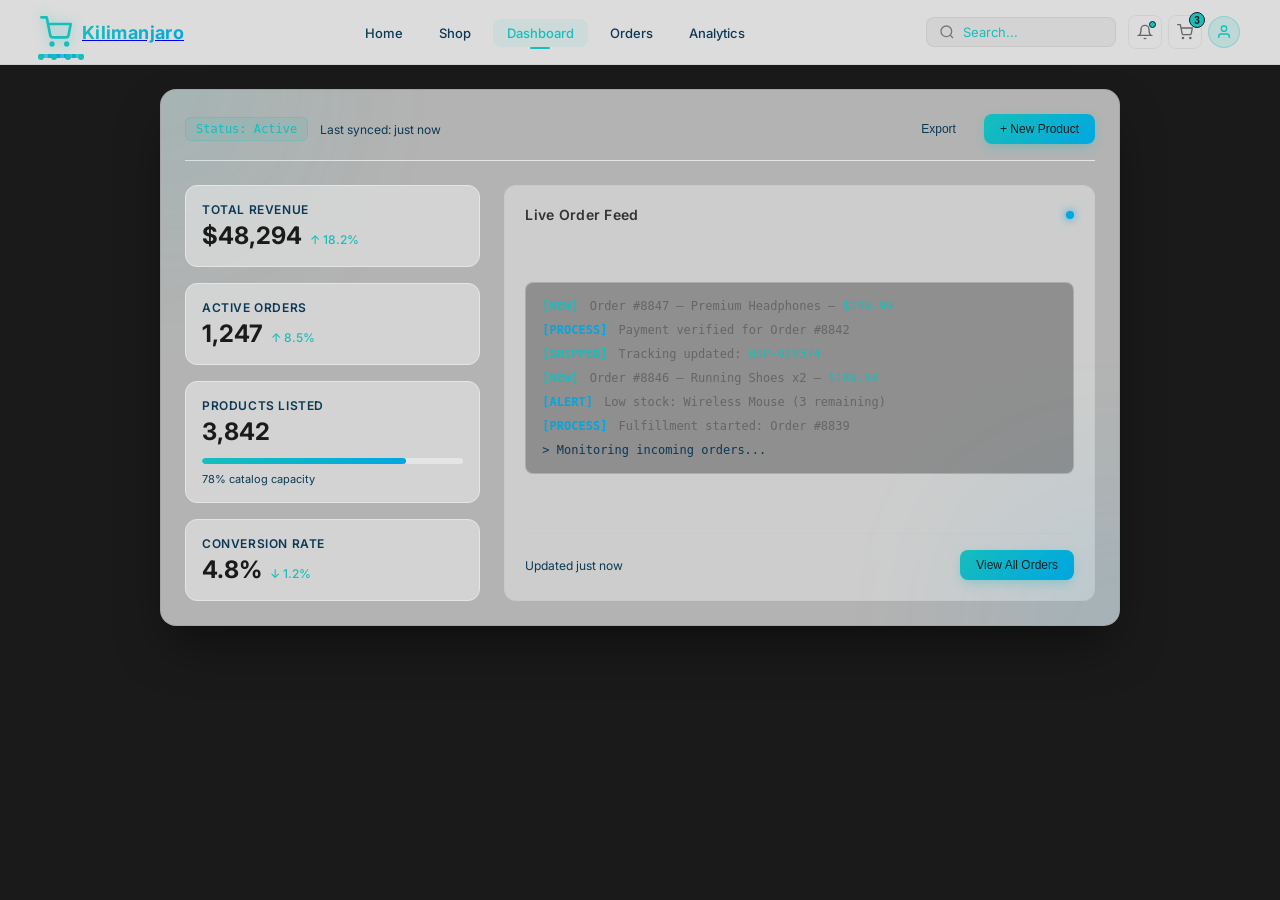
==== dashboard.html @ db4d5c27 "New theme, home page, images" ====
<!DOCTYPE html>
<html lang="en">
<head>
    <meta charset="UTF-8">
    <meta name="viewport" content="width=device-width, initial-scale=1.0">
    <title>Kilimanjaro — Manager Dashboard</title>
    <link href="https://fonts.googleapis.com/css2?family=Inter:wght@300;400;500;600;700&display=swap" rel="stylesheet">
    <link rel="stylesheet" href="style.css">
</head>
<body>

    <!-- ============ NAVBAR ============ -->
    <nav class="navbar">
        <div class="nav-container">
            <a href="index.html" class="logo-container">
                <div class="conveyor-belt">
                    <div class="belt-track"></div>
                    <div class="belt-rollers">
                        <div class="roller"></div>
                        <div class="roller"></div>
                        <div class="roller"></div>
                        <div class="roller"></div>
                    </div>
                </div>
                <div class="cart-icon">
                    <svg viewBox="0 0 24 24" fill="none" stroke="currentColor" stroke-width="2" stroke-linecap="round" stroke-linejoin="round">
                        <circle cx="9" cy="21" r="1"></circle>
                        <circle cx="20" cy="21" r="1"></circle>
                        <path d="m1 1 4 0 2.68 13.39a2 2 0 0 0 2 1.61h9.72a2 2 0 0 0 2-1.61L23 6H6"></path>
                    </svg>
                </div>
                <span class="brand-name">Kilimanjaro</span>
            </a>

            <ul class="nav-links">
                <li><a href="index.html" class="nav-link">Home</a></li>
                <li><a href="products.html" class="nav-link">Shop</a></li>
                <li><a href="dashboard.html" class="nav-link active">Dashboard</a></li>
                <li><a href="#" class="nav-link">Orders</a></li>
                <li><a href="#" class="nav-link">Analytics</a></li>
            </ul>

            <div class="nav-right">
                <div class="nav-search">
                    <svg viewBox="0 0 24 24" fill="none" stroke="currentColor" stroke-width="2">
                        <circle cx="11" cy="11" r="8"></circle>
                        <line x1="21" y1="21" x2="16.65" y2="16.65"></line>
                    </svg>
                    <input type="text" placeholder="Search...">
                </div>
                <div class="nav-icons">
                    <button class="nav-icon-btn" id="notifBtn">
                        <svg viewBox="0 0 24 24" fill="none" stroke="currentColor" stroke-width="2">
                            <path d="M18 8A6 6 0 0 0 6 8c0 7-3 9-3 9h18s-3-2-3-9"></path>
                            <path d="M13.73 21a2 2 0 0 1-3.46 0"></path>
                        </svg>
                        <span class="notif-dot"></span>
                    </button>
                    <button class="nav-icon-btn cart-nav-btn">
                        <svg viewBox="0 0 24 24" fill="none" stroke="currentColor" stroke-width="2" stroke-linecap="round" stroke-linejoin="round">
                            <circle cx="9" cy="21" r="1"></circle>
                            <circle cx="20" cy="21" r="1"></circle>
                            <path d="m1 1 4 0 2.68 13.39a2 2 0 0 0 2 1.61h9.72a2 2 0 0 0 2-1.61L23 6H6"></path>
                        </svg>
                        <span class="cart-count">3</span>
                    </button>
                    <div class="user-avatar">
                        <svg viewBox="0 0 24 24" fill="none" stroke="currentColor" stroke-width="2">
                            <path d="M20 21v-2a4 4 0 0 0-4-4H8a4 4 0 0 0-4 4v2"></path>
                            <circle cx="12" cy="7" r="4"></circle>
                        </svg>
                    </div>
                </div>
                <button class="hamburger" id="hamburger">
                    <span></span>
                    <span></span>
                    <span></span>
                </button>
            </div>
        </div>
    </nav>

    <!-- ============ DASHBOARD PANEL ============ -->
    <div class="glass-panel">
        
        <div class="glow glow-top-left"></div>
        <div class="glow glow-bottom-right"></div>

        <div class="top-bar">
            <div class="top-bar-left">
                <span class="status-badge">Status: Active</span>
                <span class="last-sync">Last synced: <span id="lastSync">just now</span></span>
            </div>
            <div class="top-bar-right">
                <button class="action-btn btn-outline">Export</button>
                <button class="action-btn btn-primary">+ New Product</button>
            </div>
        </div>

        <div class="dashboard-grid">
            
            <div class="left-panel">
                <div class="metric-card">
                    <p class="metric-label">Total Revenue</p>
                    <div class="metric-flex">
                        <p class="metric-value-num">$48,294</p>
                        <span class="trend-up">↑ 18.2%</span>
                    </div>
                </div>
                
                <div class="metric-card">
                    <p class="metric-label">Active Orders</p>
                    <div class="metric-flex">
                        <p class="metric-value-num">1,247</p>
                        <span class="trend-up">↑ 8.5%</span>
                    </div>
                </div>

                <div class="metric-card">
                    <p class="metric-label">Products Listed</p>
                    <p class="metric-value-num">3,842</p>
                    <div class="progress-bar-container">
                        <div class="progress-bar-fill"></div>
                    </div>
                    <p class="metric-subtext">78% catalog capacity</p>
                </div>

                <div class="metric-card">
                    <p class="metric-label">Conversion Rate</p>
                    <div class="metric-flex">
                        <p class="metric-value-num">4.8%</p>
                        <span class="trend-down">↓ 1.2%</span>
                    </div>
                </div>
            </div>

            <div class="right-panel">
                <div class="panel-header">
                    <h3 class="panel-title">Live Order Feed</h3>
                    <span class="pulse-indicator"></span>
                </div>
                
                <div class="log-stream" id="orderFeed">
                    <p><span class="log-tag log-new">[NEW]</span> Order #8847 — Premium Headphones — <span class="text-highlight">$249.99</span></p>
                    <p><span class="log-tag log-processing">[PROCESS]</span> Payment verified for Order #8842</p>
                    <p><span class="log-tag log-shipped">[SHIPPED]</span> Tracking updated: <span class="text-highlight">USP-928374</span></p>
                    <p><span class="log-tag log-new">[NEW]</span> Order #8846 — Running Shoes x2 — <span class="text-highlight">$189.98</span></p>
                    <p><span class="log-tag log-alert">[ALERT]</span> Low stock: Wireless Mouse (3 remaining)</p>
                    <p><span class="log-tag log-processing">[PROCESS]</span> Fulfillment started: Order #8839</p>
                    <p class="log-listening">&gt; Monitoring incoming orders...</p>
                </div>

                <div class="panel-footer">
                    <span class="timestamp">Updated <span id="timeAgo">just now</span></span>
                    <button class="action-btn btn-primary">View All Orders</button>
                </div>
            </div>

        </div>
    </div>

    <script src="script.js"></script>
</body>
</html>
---- style.css ----
/* Base Resets and Typography */
* {
    margin: 0;
    padding: 0;
    box-sizing: border-box;
}

body {
    font-family: 'Inter', sans-serif;
    background-color: #1a1a1a;
    color: #1a1a1a;
    min-height: 100vh;
    display: flex;
    flex-direction: column;
    padding: 0;
    overflow-x: hidden;
}

/* ===================== NAVBAR ===================== */
.navbar {
    position: sticky;
    top: 0;
    z-index: 100;
    width: 100%;
    background: rgba(255, 255, 255, 0.85);
    backdrop-filter: blur(16px);
    -webkit-backdrop-filter: blur(16px);
    border-bottom: 1px solid rgba(0, 0, 0, 0.06);
    padding: 0 24px;
}

.nav-container {
    max-width: 1200px;
    margin: 0 auto;
    display: flex;
    align-items: center;
    justify-content: space-between;
    height: 64px;
}

/* Nav Logo */
.navbar .logo-container {
    display: flex;
    align-items: center;
    gap: 10px;
    position: relative;
    flex-shrink: 0;
}

.navbar .cart-icon {
    width: 32px;
    height: 32px;
    color: #17BEBB;
    position: relative;
    z-index: 2;
    filter: drop-shadow(0 0 6px rgba(23, 190, 187, 0.5));
    animation: cartBounce 2s ease-in-out infinite;
}

.navbar .cart-icon svg {
    width: 100%;
    height: 100%;
}

.navbar .brand-name {
    font-size: 18px;
    font-weight: 700;
    background: linear-gradient(135deg, #17BEBB, #00A7E1);
    -webkit-background-clip: text;
    -webkit-text-fill-color: transparent;
    background-clip: text;
    letter-spacing: 0.02em;
}

.navbar .conveyor-belt {
    position: absolute;
    bottom: -10px;
    left: -2px;
    width: 46px;
    height: 8px;
    z-index: 1;
}

/* Nav Links */
.nav-links {
    display: flex;
    list-style: none;
    gap: 8px;
    margin: 0;
    padding: 0;
}

.nav-link {
    text-decoration: none;
    font-size: 13px;
    font-weight: 500;
    color: #0B3954;
    padding: 6px 14px;
    border-radius: 8px;
    transition: all 0.25s ease;
    position: relative;
}

.nav-link:hover {
    color: #333333;
    background-color: rgba(0, 0, 0, 0.04);
}

.nav-link.active {
    color: #17BEBB;
    background-color: rgba(23, 190, 187, 0.08);
}

.nav-link.active::after {
    content: '';
    position: absolute;
    bottom: -2px;
    left: 50%;
    transform: translateX(-50%);
    width: 20px;
    height: 2px;
    background: #17BEBB;
    border-radius: 1px;
}

/* Nav Right Section */
.nav-right {
    display: flex;
    align-items: center;
    gap: 12px;
    flex-shrink: 0;
}

/* Search */
.nav-search {
    display: flex;
    align-items: center;
    gap: 8px;
    background-color: rgba(0, 0, 0, 0.04);
    border: 1px solid rgba(0, 0, 0, 0.06);
    border-radius: 8px;
    padding: 6px 12px;
    transition: all 0.25s ease;
}

.nav-search:focus-within {
    border-color: rgba(23, 190, 187, 0.4);
    background-color: rgba(23, 190, 187, 0.05);
}

.nav-search svg {
    width: 16px;
    height: 16px;
    color: #777777;
    flex-shrink: 0;
}

.nav-search input {
    background: none;
    border: none;
    outline: none;
    color: #333333;
    font-size: 13px;
    font-family: 'Inter', sans-serif;
    width: 140px;
}

.nav-search input::placeholder {
    color: #17BEBB;
}

/* Icon Buttons */
.nav-icons {
    display: flex;
    align-items: center;
    gap: 6px;
}

.nav-icon-btn {
    position: relative;
    width: 34px;
    height: 34px;
    background: none;
    border: 1px solid rgba(0, 0, 0, 0.06);
    border-radius: 8px;
    color: #666666;
    cursor: pointer;
    display: flex;
    align-items: center;
    justify-content: center;
    transition: all 0.25s ease;
}

.nav-icon-btn:hover {
    background-color: rgba(0, 0, 0, 0.06);
    color: #333333;
    border-color: rgba(0, 0, 0, 0.1);
}

.nav-icon-btn svg {
    width: 16px;
    height: 16px;
}

.notif-dot {
    position: absolute;
    top: 5px;
    right: 5px;
    width: 7px;
    height: 7px;
    background-color: #17BEBB;
    border-radius: 50%;
    border: 1.5px solid #1a1a1a;
    animation: pulse 2s infinite;
}

.cart-count {
    position: absolute;
    top: -4px;
    right: -4px;
    min-width: 16px;
    height: 16px;
    font-size: 10px;
    font-weight: 700;
    color: #1a1a1a;
    background-color: #17BEBB;
    border-radius: 9999px;
    display: flex;
    align-items: center;
    justify-content: center;
    padding: 0 4px;
    border: 1.5px solid #1a1a1a;
}

.navbar .user-avatar {
    width: 32px;
    height: 32px;
    background-color: rgba(23, 190, 187, 0.15);
    border: 1px solid rgba(23, 190, 187, 0.3);
    border-radius: 50%;
    display: flex;
    align-items: center;
    justify-content: center;
    color: #17BEBB;
    cursor: pointer;
    transition: all 0.3s ease;
    flex-shrink: 0;
}

.navbar .user-avatar:hover {
    background-color: rgba(23, 190, 187, 0.25);
    transform: scale(1.05);
}

.navbar .user-avatar svg {
    width: 16px;
    height: 16px;
}

/* Hamburger Menu (Mobile) */
.hamburger {
    display: none;
    flex-direction: column;
    gap: 5px;
    background: none;
    border: none;
    cursor: pointer;
    padding: 4px;
}

.hamburger span {
    display: block;
    width: 22px;
    height: 2px;
    background-color: #666666;
    border-radius: 2px;
    transition: all 0.3s ease;
}

.hamburger.active span:nth-child(1) {
    transform: rotate(45deg) translate(5px, 5px);
}

.hamburger.active span:nth-child(2) {
    opacity: 0;
}

.hamburger.active span:nth-child(3) {
    transform: rotate(-45deg) translate(5px, -5px);
}

/* ===================== MAIN CONTENT WRAPPER ===================== */
.main-content {
    flex: 1;
    display: flex;
    align-items: center;
    justify-content: center;
    padding: 24px;
}

/* Main Container Component (Glassmorphism UI) */
.glass-panel {
    position: relative;
    width: 100%;
    max-width: 960px;
    background: rgba(245, 245, 245, 0.7);
    backdrop-filter: blur(12px);
    -webkit-backdrop-filter: blur(12px);
    border: 1px solid rgba(0, 0, 0, 0.08);
    border-radius: 16px;
    padding: 24px;
    box-shadow: 0 25px 50px -12px rgba(0, 0, 0, 0.5);
    overflow: hidden;
    margin: 24px auto;
}

/* Ambient Background Light Flares */
.glow {
    position: absolute;
    width: 192px;
    height: 192px;
    border-radius: 50%;
    filter: blur(100px);
    opacity: 0.2;
    pointer-events: none;
}

.glow-top-left {
    top: -96px;
    left: -96px;
    background-color: #17BEBB;
}

.glow-bottom-right {
    bottom: -96px;
    right: -96px;
    background-color: #00A7E1;
}

/* ===================== LOGO & CONVEYOR BELT ===================== */
.logo-container {
    display: flex;
    align-items: center;
    gap: 12px;
    position: relative;
}

.cart-icon {
    width: 40px;
    height: 40px;
    color: #17BEBB;
    position: relative;
    z-index: 2;
    filter: drop-shadow(0 0 8px rgba(23, 190, 187, 0.5));
    animation: cartBounce 2s ease-in-out infinite;
}

.cart-icon svg {
    width: 100%;
    height: 100%;
}

.brand-name {
    font-size: 20px;
    font-weight: 700;
    background: linear-gradient(135deg, #17BEBB, #00A7E1);
    -webkit-background-clip: text;
    -webkit-text-fill-color: transparent;
    background-clip: text;
    letter-spacing: 0.02em;
}

/* Conveyor Belt */
.conveyor-belt {
    position: absolute;
    bottom: -12px;
    left: -4px;
    width: 60px;
    height: 10px;
    z-index: 1;
}

.belt-track {
    position: absolute;
    bottom: 0;
    left: 0;
    width: 100%;
    height: 4px;
    background: linear-gradient(90deg, #17BEBB, #00A7E1, #17BEBB);
    border-radius: 2px;
    overflow: hidden;
}

.belt-track::after {
    content: '';
    position: absolute;
    top: 0;
    left: -100%;
    width: 200%;
    height: 100%;
    background: repeating-linear-gradient(
        90deg,
        transparent,
        transparent 4px,
        rgba(255, 255, 255, 0.2) 4px,
        rgba(255, 255, 255, 0.2) 8px
    );
    animation: beltMove 1s linear infinite;
}

.belt-rollers {
    position: absolute;
    bottom: -2px;
    left: 0;
    width: 100%;
    display: flex;
    justify-content: space-between;
}

.roller {
    width: 6px;
    height: 6px;
    background-color: #17BEBB;
    border-radius: 50%;
    border: 1px solid rgba(23, 190, 187, 0.5);
    animation: rollerSpin 0.8s linear infinite;
}

.roller:nth-child(2) { animation-delay: 0.1s; }
.roller:nth-child(3) { animation-delay: 0.2s; }
.roller:nth-child(4) { animation-delay: 0.3s; }

@keyframes beltMove {
    from { transform: translateX(0); }
    to { transform: translateX(50%); }
}

@keyframes rollerSpin {
    from { transform: rotate(0deg); }
    to { transform: rotate(360deg); }
}

@keyframes cartBounce {
    0%, 100% { transform: translateY(0); }
    50% { transform: translateY(-3px); }
}

/* ===================== TOP BAR ===================== */
.top-bar {
    display: flex;
    justify-content: space-between;
    align-items: center;
    border-bottom: 1px solid #e5e5e5;
    padding-bottom: 16px;
    margin-bottom: 24px;
}

.top-bar-left {
    display: flex;
    align-items: center;
    gap: 12px;
}

.top-bar-right {
    display: flex;
    align-items: center;
    gap: 12px;
}

.last-sync {
    font-size: 12px;
    color: #0B3954;
}

.btn-outline {
    background: transparent;
    color: #0B3954;
    border: 1px solid rgba(0, 0, 0, 0.1);
}

.btn-outline:hover {
    background-color: rgba(0, 0, 0, 0.05);
    color: #333333;
    border-color: rgba(0, 0, 0, 0.15);
}

.status-badge {
    background-color: rgba(23, 190, 187, 0.1);
    color: #17BEBB;
    font-size: 12px;
    font-family: monospace;
    padding: 4px 10px;
    border-radius: 6px;
    border: 1px solid rgba(23, 190, 187, 0.2);
}

/* ===================== GRID FRAMEWORK ===================== */
.dashboard-grid {
    display: grid;
    grid-template-columns: 1fr;
    gap: 24px;
}

@media (min-width: 768px) {
    .dashboard-grid {
        grid-template-columns: 1fr 2fr;
    }
}

/* ===================== LEFT PANEL METRICS ===================== */
.left-panel {
    display: flex;
    flex-direction: column;
    gap: 16px;
}

.metric-card {
    background-color: rgba(245, 245, 245, 0.5);
    border: 1px solid #e5e5e5;
    border-radius: 12px;
    padding: 16px;
    transition: all 0.3s ease;
    cursor: default;
}

.metric-card:hover {
    border-color: rgba(23, 190, 187, 0.3);
    transform: translateY(-2px);
    box-shadow: 0 8px 16px -4px rgba(0, 0, 0, 0.3);
}

.metric-label {
    font-size: 12px;
    font-weight: 600;
    color: #0B3954;
    text-transform: uppercase;
    letter-spacing: 0.05em;
}

.metric-value-num {
    font-size: 24px;
    font-weight: 700;
    color: #1a1a1a;
    margin-top: 4px;
}

.metric-flex {
    display: flex;
    align-items: baseline;
    gap: 8px;
}

.trend-up {
    font-size: 12px;
    font-weight: 500;
    color: #17BEBB;
}

.trend-down {
    font-size: 12px;
    font-weight: 500;
    color: #17BEBB;
}

.metric-subtext {
    font-size: 11px;
    color: #0B3954;
    margin-top: 8px;
}

.progress-bar-container {
    width: 100%;
    background-color: #e5e5e5;
    height: 6px;
    border-radius: 9999px;
    margin-top: 12px;
    overflow: hidden;
}

.progress-bar-fill {
    background: linear-gradient(to right, #17BEBB, #00A7E1);
    height: 100%;
    width: 78%;
    border-radius: 9999px;
    animation: progressFill 1.5s ease-out forwards;
}

@keyframes progressFill {
    from { width: 0; }
    to { width: 78%; }
}

/* ===================== RIGHT PANEL (LOG STREAM) ===================== */
.right-panel {
    background-color: rgba(245, 245, 245, 0.4);
    border: 1px solid rgba(200, 200, 200, 0.8);
    border-radius: 12px;
    padding: 20px;
    display: flex;
    flex-direction: column;
    justify-content: space-between;
}

.panel-header {
    display: flex;
    justify-content: space-between;
    align-items: center;
    margin-bottom: 16px;
}

.panel-title {
    font-size: 14px;
    font-weight: 600;
    color: #333333;
    letter-spacing: 0.02em;
}

.pulse-indicator {
    width: 8px;
    height: 8px;
    background-color: #00A7E1;
    border-radius: 50%;
    box-shadow: 0 0 8px #00A7E1;
    animation: pulse 2s infinite;
}

/* Log Stream / Terminal Layout */
.log-stream {
    font-family: monospace;
    font-size: 12px;
    color: #666666;
    background-color: rgba(0, 0, 0, 0.3);
    border: 1px solid rgba(200, 200, 200, 0.5);
    border-radius: 8px;
    padding: 16px;
    height: 192px;
    overflow-y: auto;
    display: flex;
    flex-direction: column;
    gap: 10px;
}

.log-tag {
    font-weight: bold;
    margin-right: 4px;
}

.log-new { color: #17BEBB; }
.log-processing { color: #00A7E1; }
.log-shipped { color: #17BEBB; }
.log-alert { color: #00A7E1; }
.text-highlight { color: #17BEBB; }

.log-listening {
    color: #0B3954;
    animation: pulse 1.5s infinite;
}

.log-stream::-webkit-scrollbar {
    width: 6px;
}

.log-stream::-webkit-scrollbar-track {
    background: rgba(220, 220, 220, 0.3);
    border-radius: 3px;
}

.log-stream::-webkit-scrollbar-thumb {
    background: rgba(23, 190, 187, 0.4);
    border-radius: 3px;
}

.log-stream::-webkit-scrollbar-thumb:hover {
    background: rgba(23, 190, 187, 0.6);
}

/* ===================== FOOTER & BUTTONS ===================== */
.panel-footer {
    display: flex;
    justify-content: space-between;
    align-items: center;
    border-top: 1px solid rgba(200, 200, 200, 0.6);
    padding-top: 16px;
    margin-top: 16px;
}

.timestamp {
    font-size: 12px;
    color: #0B3954;
}

.action-btn {
    font-size: 12px;
    font-weight: 500;
    padding: 8px 16px;
    border: none;
    border-radius: 8px;
    cursor: pointer;
    transition: all 0.2s ease;
}

.btn-primary {
    background: linear-gradient(135deg, #17BEBB, #00A7E1);
    color: #1a1a1a;
    box-shadow: 0 4px 12px -2px rgba(23, 190, 187, 0.4);
}

.btn-primary:hover {
    background: linear-gradient(135deg, #00A7E1, #17BEBB);
    transform: translateY(-1px);
    box-shadow: 0 6px 16px -2px rgba(0, 167, 225, 0.5);
}

/* ===================== ANIMATIONS ===================== */
@keyframes pulse {
    0%, 100% { opacity: 1; }
    50% { opacity: 0.5; }
}

/* New order entry animation */
@keyframes slideIn {
    from {
        opacity: 0;
        transform: translateY(-10px);
    }
    to {
        opacity: 1;
        transform: translateY(0);
    }
}

.log-entry-new {
    animation: slideIn 0.4s ease-out;
}

/* ===================== RESPONSIVE ===================== */
@media (max-width: 900px) {
    .nav-links {
        display: none;
        position: absolute;
        top: 64px;
        left: 0;
        right: 0;
        background: rgba(255, 255, 255, 0.95);
        backdrop-filter: blur(16px);
        flex-direction: column;
        padding: 12px;
        border-bottom: 1px solid rgba(0, 0, 0, 0.06);
    }

    .nav-links.open {
        display: flex;
    }

    .nav-link {
        padding: 10px 14px;
        width: 100%;
    }

    .nav-search {
        display: none;
    }

    .hamburger {
        display: flex;
    }
}

@media (max-width: 768px) {
    .glass-panel {
        padding: 16px;
        margin: 16px;
    }

    .top-bar {
        flex-direction: column;
        gap: 12px;
        align-items: flex-start;
    }

    .top-bar-right {
        width: 100%;
        justify-content: flex-end;
    }

    .metric-value-num {
        font-size: 20px;
    }

    .log-stream {
        height: 160px;
    }

    .panel-footer {
        flex-direction: column;
        gap: 12px;
    }

    .action-btn {
        width: 100%;
    }
}
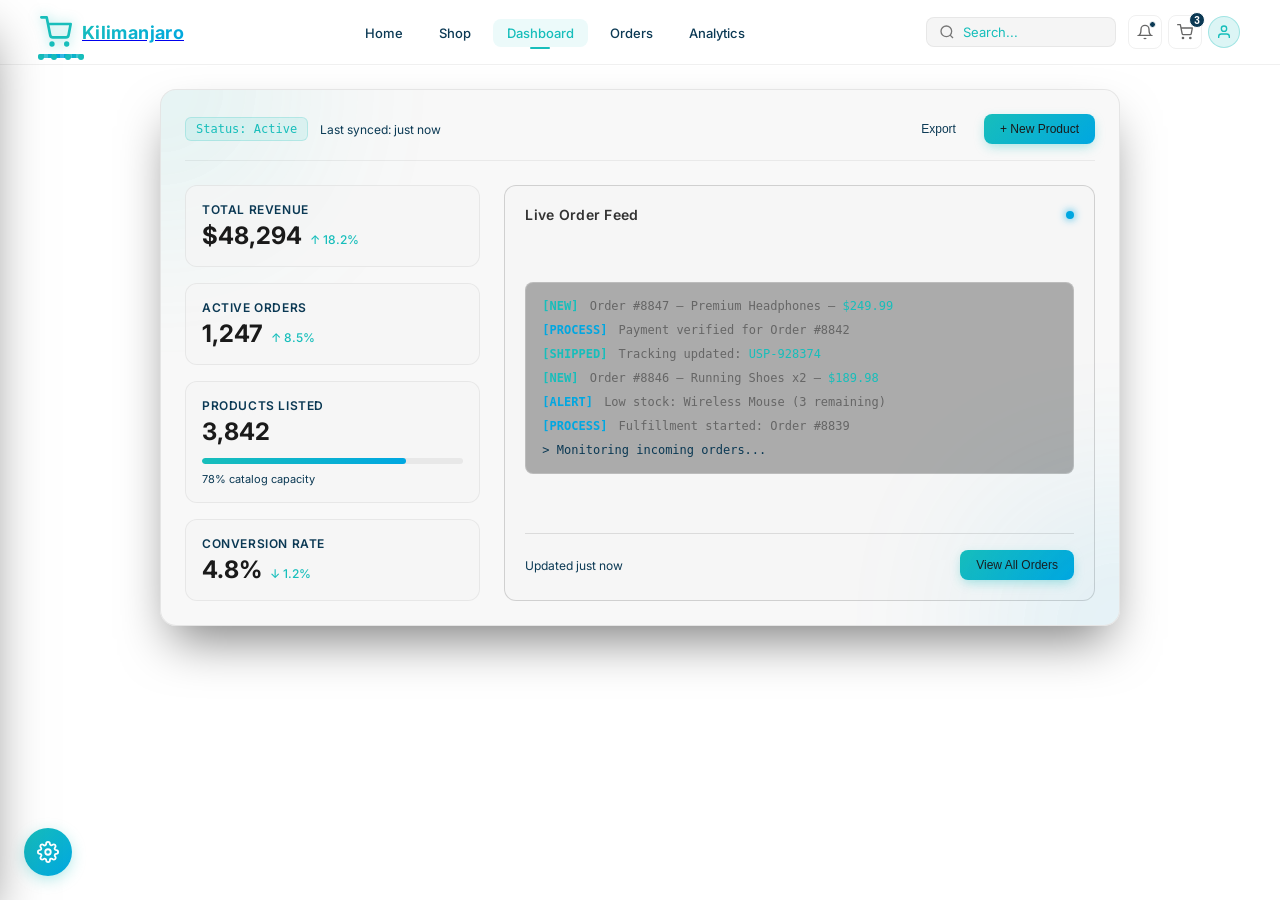
==== commit 28b216fa: "Settings" ====
--- a/dashboard.html
+++ b/dashboard.html
@@ -6,6 +6,7 @@
     <title>Kilimanjaro — Manager Dashboard</title>
     <link href="https://fonts.googleapis.com/css2?family=Inter:wght@300;400;500;600;700&display=swap" rel="stylesheet">
     <link rel="stylesheet" href="style.css">
+    <link rel="stylesheet" href="customize.css">
 </head>
 <body>
 
@@ -160,5 +161,56 @@
     </div>
 
     <script src="script.js"></script>
+    <script src="customize.js"></script>
+    <!-- ============ CUSTOMIZE PANEL ============ -->
+    <button class="customize-fab" id="customizeFab">
+        <svg viewBox="0 0 24 24" fill="none" stroke="currentColor" stroke-width="2" stroke-linecap="round" stroke-linejoin="round"><circle cx="12" cy="12" r="3"></circle><path d="M19.4 15a1.65 1.65 0 0 0 .33 1.82l.06.06a2 2 0 0 1 0 2.83 2 2 0 0 1-2.83 0l-.06-.06a1.65 1.65 0 0 0-1.82-.33 1.65 1.65 0 0 0-1 1.51V21a2 2 0 0 1-2 2 2 2 0 0 1-2-2v-.09A1.65 1.65 0 0 0 9 19.4a1.65 1.65 0 0 0-1.82.33l-.06.06a2 2 0 0 1-2.83 0 2 2 0 0 1 0-2.83l.06-.06A1.65 1.65 0 0 0 4.68 15a1.65 1.65 0 0 0-1.51-1H3a2 2 0 0 1-2-2 2 2 0 0 1 2-2h.09A1.65 1.65 0 0 0 4.6 9a1.65 1.65 0 0 0-.33-1.82l-.06-.06a2 2 0 0 1 0-2.83 2 2 0 0 1 2.83 0l.06.06A1.65 1.65 0 0 0 9 4.68a1.65 1.65 0 0 0 1-1.51V3a2 2 0 0 1 2-2 2 2 0 0 1 2 2v.09a1.65 1.65 0 0 0 1 1.51 1.65 1.65 0 0 0 1.82-.33l.06-.06a2 2 0 0 1 2.83 0 2 2 0 0 1 0 2.83l-.06.06A1.65 1.65 0 0 0 19.4 9a1.65 1.65 0 0 0 1.51 1H21a2 2 0 0 1 2 2 2 2 0 0 1-2 2h-.09a1.65 1.65 0 0 0-1.51 1z"></path></svg>
+    </button>
+    <div class="customize-overlay" id="customizeOverlay"></div>
+    <div class="customize-panel" id="customizePanel">
+        <div class="customize-panel-header">
+            <h3>Customize</h3>
+            <button class="customize-close" id="customizeClose"><svg viewBox="0 0 24 24" fill="none" stroke="currentColor" stroke-width="2"><line x1="18" y1="6" x2="6" y2="18"></line><line x1="6" y1="6" x2="18" y2="18"></line></svg></button>
+        </div>
+        <div class="customize-panel-body">
+            <div>
+                <p class="customize-section-label">Theme</p>
+                <div class="customize-theme-toggle">
+                    <button class="customize-theme-btn active" data-theme="light"><svg viewBox="0 0 24 24" fill="none" stroke="currentColor" stroke-width="2"><circle cx="12" cy="12" r="5"></circle><line x1="12" y1="1" x2="12" y2="3"></line><line x1="12" y1="21" x2="12" y2="23"></line><line x1="4.22" y1="4.22" x2="5.64" y2="5.64"></line><line x1="18.36" y1="18.36" x2="19.78" y2="19.78"></line><line x1="1" y1="12" x2="3" y2="12"></line><line x1="21" y1="12" x2="23" y2="12"></line><line x1="4.22" y1="19.78" x2="5.64" y2="18.36"></line><line x1="18.36" y1="5.64" x2="19.78" y2="4.22"></line></svg><span>Light</span></button>
+                    <button class="customize-theme-btn" data-theme="dark"><svg viewBox="0 0 24 24" fill="none" stroke="currentColor" stroke-width="2"><path d="M21 12.79A9 9 0 1 1 11.21 3 7 7 0 0 0 21 12.79z"></path></svg><span>Dark</span></button>
+                </div>
+            </div>
+            <div>
+                <p class="customize-section-label">Accent Color</p>
+                <div class="customize-swatches">
+                    <button class="customize-swatch active" data-accent="teal" style="background:#0B3954;" title="Teal"></button>
+                    <button class="customize-swatch" data-accent="ocean" style="background:#0077B6;" title="Ocean"></button>
+                    <button class="customize-swatch" data-accent="emerald" style="background:#2D6A4F;" title="Emerald"></button>
+                    <button class="customize-swatch" data-accent="violet" style="background:#5A189A;" title="Violet"></button>
+                    <button class="customize-swatch" data-accent="rose" style="background:#9B2226;" title="Rose"></button>
+                    <button class="customize-swatch" data-accent="amber" style="background:#BC6C25;" title="Amber"></button>
+                    <button class="customize-swatch" data-accent="slate" style="background:#495057;" title="Slate"></button>
+                    <button class="customize-swatch" data-accent="brand" style="background:#17BEBB;" title="Brand"></button>
+                </div>
+            </div>
+            <div>
+                <p class="customize-section-label">Border Radius</p>
+                <div class="customize-radius-options">
+                    <button class="customize-radius-btn" data-radius="sharp"><div class="customize-radius-preview" style="border-radius:2px;"></div><span>Sharp</span></button>
+                    <button class="customize-radius-btn active" data-radius="rounded"><div class="customize-radius-preview" style="border-radius:8px;"></div><span>Rounded</span></button>
+                    <button class="customize-radius-btn" data-radius="pill"><div class="customize-radius-preview" style="border-radius:16px;"></div><span>Pill</span></button>
+                </div>
+            </div>
+            <div>
+                <p class="customize-section-label">Font Size</p>
+                <div class="customize-fontsize-options">
+                    <button class="customize-fontsize-btn" data-fontsize="small"><span>A</span></button>
+                    <button class="customize-fontsize-btn active" data-fontsize="default"><span style="font-size:14px;">A</span></button>
+                    <button class="customize-fontsize-btn" data-fontsize="large"><span style="font-size:18px;">A</span></button>
+                </div>
+            </div>
+            <button class="customize-reset" id="customizeReset">Reset to Defaults</button>
+        </div>
+    </div>
 </body>
 </html>
--- a/style.css
+++ b/style.css
@@ -7,8 +7,8 @@
 
 body {
     font-family: 'Inter', sans-serif;
-    background-color: #1a1a1a;
-    color: #1a1a1a;
+    background-color: var(--bg-body);
+    color: var(--text-primary);
     min-height: 100vh;
     display: flex;
     flex-direction: column;
@@ -22,10 +22,10 @@
     top: 0;
     z-index: 100;
     width: 100%;
-    background: rgba(255, 255, 255, 0.85);
-    backdrop-filter: blur(16px);
-    -webkit-backdrop-filter: blur(16px);
-    border-bottom: 1px solid rgba(0, 0, 0, 0.06);
+    background: var(--navbar-bg);
+    backdrop-filter: var(--navbar-blur);
+    -webkit-backdrop-filter: var(--navbar-blur);
+    border-bottom: 1px solid var(--border-default);
     padding: 0 24px;
 }
 
@@ -94,7 +94,7 @@
     text-decoration: none;
     font-size: 13px;
     font-weight: 500;
-    color: #0B3954;
+    color: var(--accent-text);
     padding: 6px 14px;
     border-radius: 8px;
     transition: all 0.25s ease;
@@ -102,8 +102,8 @@
 }
 
 .nav-link:hover {
-    color: #333333;
-    background-color: rgba(0, 0, 0, 0.04);
+    color: var(--text-secondary);
+    background-color: var(--bg-input);
 }
 
 .nav-link.active {
@@ -136,22 +136,22 @@
     display: flex;
     align-items: center;
     gap: 8px;
-    background-color: rgba(0, 0, 0, 0.04);
-    border: 1px solid rgba(0, 0, 0, 0.06);
+    background-color: var(--bg-input);
+    border: 1px solid var(--border-input);
     border-radius: 8px;
     padding: 6px 12px;
     transition: all 0.25s ease;
 }
 
 .nav-search:focus-within {
-    border-color: rgba(23, 190, 187, 0.4);
-    background-color: rgba(23, 190, 187, 0.05);
+    border-color: rgba(var(--accent-rgb), 0.4);
+    background-color: var(--bg-input-focus);
 }
 
 .nav-search svg {
     width: 16px;
     height: 16px;
-    color: #777777;
+    color: var(--text-subtle);
     flex-shrink: 0;
 }
 
@@ -159,7 +159,7 @@
     background: none;
     border: none;
     outline: none;
-    color: #333333;
+    color: var(--text-secondary);
     font-size: 13px;
     font-family: 'Inter', sans-serif;
     width: 140px;
@@ -181,9 +181,9 @@
     width: 34px;
     height: 34px;
     background: none;
-    border: 1px solid rgba(0, 0, 0, 0.06);
+    border: 1px solid var(--border-default);
     border-radius: 8px;
-    color: #666666;
+    color: var(--text-muted);
     cursor: pointer;
     display: flex;
     align-items: center;
@@ -192,9 +192,9 @@
 }
 
 .nav-icon-btn:hover {
-    background-color: rgba(0, 0, 0, 0.06);
-    color: #333333;
-    border-color: rgba(0, 0, 0, 0.1);
+    background-color: var(--bg-input);
+    color: var(--text-secondary);
+    border-color: var(--border-input-hover);
 }
 
 .nav-icon-btn svg {
@@ -208,9 +208,9 @@
     right: 5px;
     width: 7px;
     height: 7px;
-    background-color: #17BEBB;
+    background-color: var(--accent);
     border-radius: 50%;
-    border: 1.5px solid #1a1a1a;
+    border: 1.5px solid var(--bg-body);
     animation: pulse 2s infinite;
 }
 
@@ -222,14 +222,14 @@
     height: 16px;
     font-size: 10px;
     font-weight: 700;
-    color: #1a1a1a;
-    background-color: #17BEBB;
+    color: var(--bg-body);
+    background-color: var(--accent);
     border-radius: 9999px;
     display: flex;
     align-items: center;
     justify-content: center;
     padding: 0 4px;
-    border: 1.5px solid #1a1a1a;
+    border: 1.5px solid var(--bg-body);
 }
 
 .navbar .user-avatar {
@@ -272,7 +272,7 @@
     display: block;
     width: 22px;
     height: 2px;
-    background-color: #666666;
+    background-color: var(--text-muted);
     border-radius: 2px;
     transition: all 0.3s ease;
 }
@@ -303,13 +303,13 @@
     position: relative;
     width: 100%;
     max-width: 960px;
-    background: rgba(245, 245, 245, 0.7);
+    background: var(--bg-surface);
     backdrop-filter: blur(12px);
     -webkit-backdrop-filter: blur(12px);
-    border: 1px solid rgba(0, 0, 0, 0.08);
+    border: 1px solid var(--border-strong);
     border-radius: 16px;
     padding: 24px;
-    box-shadow: 0 25px 50px -12px rgba(0, 0, 0, 0.5);
+    box-shadow: var(--shadow-panel);
     overflow: hidden;
     margin: 24px auto;
 }
@@ -450,7 +450,7 @@
     display: flex;
     justify-content: space-between;
     align-items: center;
-    border-bottom: 1px solid #e5e5e5;
+    border-bottom: 1px solid var(--border-default);
     padding-bottom: 16px;
     margin-bottom: 24px;
 }
@@ -469,19 +469,19 @@
 
 .last-sync {
     font-size: 12px;
-    color: #0B3954;
+    color: var(--accent-text);
 }
 
 .btn-outline {
     background: transparent;
-    color: #0B3954;
-    border: 1px solid rgba(0, 0, 0, 0.1);
+    color: var(--accent-text);
+    border: 1px solid var(--border-strong);
 }
 
 .btn-outline:hover {
-    background-color: rgba(0, 0, 0, 0.05);
-    color: #333333;
-    border-color: rgba(0, 0, 0, 0.15);
+    background-color: var(--bg-input);
+    color: var(--text-secondary);
+    border-color: var(--border-input-hover);
 }
 
 .status-badge {
@@ -515,8 +515,8 @@
 }
 
 .metric-card {
-    background-color: rgba(245, 245, 245, 0.5);
-    border: 1px solid #e5e5e5;
+    background-color: var(--bg-surface);
+    border: 1px solid var(--border-default);
     border-radius: 12px;
     padding: 16px;
     transition: all 0.3s ease;
@@ -524,7 +524,7 @@
 }
 
 .metric-card:hover {
-    border-color: rgba(23, 190, 187, 0.3);
+    border-color: rgba(var(--accent-rgb), 0.3);
     transform: translateY(-2px);
     box-shadow: 0 8px 16px -4px rgba(0, 0, 0, 0.3);
 }
@@ -532,7 +532,7 @@
 .metric-label {
     font-size: 12px;
     font-weight: 600;
-    color: #0B3954;
+    color: var(--accent-text);
     text-transform: uppercase;
     letter-spacing: 0.05em;
 }
@@ -540,7 +540,7 @@
 .metric-value-num {
     font-size: 24px;
     font-weight: 700;
-    color: #1a1a1a;
+    color: var(--text-primary);
     margin-top: 4px;
 }
 
@@ -564,13 +564,13 @@
 
 .metric-subtext {
     font-size: 11px;
-    color: #0B3954;
+    color: var(--accent-text);
     margin-top: 8px;
 }
 
 .progress-bar-container {
     width: 100%;
-    background-color: #e5e5e5;
+    background-color: var(--border-default);
     height: 6px;
     border-radius: 9999px;
     margin-top: 12px;
@@ -592,8 +592,8 @@
 
 /* ===================== RIGHT PANEL (LOG STREAM) ===================== */
 .right-panel {
-    background-color: rgba(245, 245, 245, 0.4);
-    border: 1px solid rgba(200, 200, 200, 0.8);
+    background-color: var(--bg-surface);
+    border: 1px solid var(--border-panel);
     border-radius: 12px;
     padding: 20px;
     display: flex;
@@ -611,7 +611,7 @@
 .panel-title {
     font-size: 14px;
     font-weight: 600;
-    color: #333333;
+    color: var(--text-secondary);
     letter-spacing: 0.02em;
 }
 
@@ -628,9 +628,9 @@
 .log-stream {
     font-family: monospace;
     font-size: 12px;
-    color: #666666;
-    background-color: rgba(0, 0, 0, 0.3);
-    border: 1px solid rgba(200, 200, 200, 0.5);
+    color: var(--text-muted);
+    background-color: var(--bg-terminal);
+    border: 1px solid var(--border-divider);
     border-radius: 8px;
     padding: 16px;
     height: 192px;
@@ -661,7 +661,7 @@
 }
 
 .log-stream::-webkit-scrollbar-track {
-    background: rgba(220, 220, 220, 0.3);
+    background: var(--border-default);
     border-radius: 3px;
 }
 
@@ -679,14 +679,14 @@
     display: flex;
     justify-content: space-between;
     align-items: center;
-    border-top: 1px solid rgba(200, 200, 200, 0.6);
+    border-top: 1px solid var(--border-divider);
     padding-top: 16px;
     margin-top: 16px;
 }
 
 .timestamp {
     font-size: 12px;
-    color: #0B3954;
+    color: var(--accent-text);
 }
 
 .action-btn {
@@ -741,11 +741,11 @@
         top: 64px;
         left: 0;
         right: 0;
-        background: rgba(255, 255, 255, 0.95);
+        background: var(--bg-elevated);
         backdrop-filter: blur(16px);
         flex-direction: column;
         padding: 12px;
-        border-bottom: 1px solid rgba(0, 0, 0, 0.06);
+        border-bottom: 1px solid var(--border-default);
     }
 
     .nav-links.open {
--- a/customize.css
+++ b/customize.css
@@ -0,0 +1,481 @@
+/* ===================== CSS CUSTOM PROPERTIES ===================== */
+:root {
+    /* Background */
+    --bg-body: #ffffff;
+    --bg-surface: rgba(245, 245, 245, 0.7);
+    --bg-surface-solid: #f5f5f5;
+    --bg-card: rgba(250, 250, 250, 0.9);
+    --bg-card-hover: rgba(250, 250, 250, 1);
+    --bg-elevated: rgba(255, 255, 255, 0.95);
+    --bg-input: rgba(0, 0, 0, 0.04);
+    --bg-input-focus: rgba(var(--accent-rgb), 0.05);
+    --bg-terminal: rgba(0, 0, 0, 0.3);
+
+    /* Text */
+    --text-primary: #1a1a1a;
+    --text-secondary: #333333;
+    --text-muted: #666666;
+    --text-subtle: #777777;
+
+    /* Borders */
+    --border-default: rgba(0, 0, 0, 0.06);
+    --border-strong: rgba(0, 0, 0, 0.08);
+    --border-input: rgba(0, 0, 0, 0.06);
+    --border-input-hover: rgba(0, 0, 0, 0.1);
+    --border-divider: rgba(200, 200, 200, 0.6);
+    --border-panel: rgba(200, 200, 200, 0.8);
+
+    /* Accent (default: #0B3954) */
+    --accent: #0B3954;
+    --accent-rgb: 11, 57, 84;
+    --accent-light: rgba(11, 57, 84, 0.08);
+    --accent-border: rgba(11, 57, 84, 0.15);
+    --accent-text: #0B3954;
+
+    /* Brand gradient (teal) */
+    --brand-1: #17BEBB;
+    --brand-2: #00A7E1;
+    --brand-rgb-1: 23, 190, 187;
+    --brand-rgb-2: 0, 167, 225;
+
+    /* Shadows */
+    --shadow-card: 0 12px 32px -8px rgba(0, 0, 0, 0.15);
+    --shadow-card-hover: 0 16px 40px -8px rgba(0, 0, 0, 0.2);
+    --shadow-panel: 0 25px 50px -12px rgba(0, 0, 0, 0.5);
+    --shadow-elevated: 0 12px 24px -8px rgba(0, 0, 0, 0.5);
+
+    /* Radius */
+    --radius-sm: 6px;
+    --radius-md: 8px;
+    --radius-lg: 12px;
+    --radius-xl: 14px;
+    --radius-2xl: 16px;
+    --radius-pill: 9999px;
+
+    /* Font size */
+    --font-scale: 1;
+
+    /* Navbar */
+    --navbar-bg: rgba(255, 255, 255, 0.85);
+    --navbar-blur: blur(16px);
+}
+
+/* ===================== DARK THEME ===================== */
+[data-theme="dark"] {
+    --bg-body: #0d1117;
+    --bg-surface: rgba(22, 27, 34, 0.7);
+    --bg-surface-solid: #161b22;
+    --bg-card: rgba(22, 27, 34, 0.9);
+    --bg-card-hover: rgba(22, 27, 34, 1);
+    --bg-elevated: rgba(22, 27, 34, 0.95);
+    --bg-input: rgba(255, 255, 255, 0.06);
+    --bg-input-focus: rgba(var(--accent-rgb), 0.12);
+    --bg-terminal: rgba(0, 0, 0, 0.5);
+
+    --text-primary: #e6edf3;
+    --text-secondary: #c9d1d9;
+    --text-muted: #8b949e;
+    --text-subtle: #6e7681;
+
+    --border-default: rgba(255, 255, 255, 0.08);
+    --border-strong: rgba(255, 255, 255, 0.12);
+    --border-input: rgba(255, 255, 255, 0.1);
+    --border-input-hover: rgba(255, 255, 255, 0.15);
+    --border-divider: rgba(48, 54, 61, 0.6);
+    --border-panel: rgba(48, 54, 61, 0.8);
+
+    --accent-light: rgba(var(--accent-rgb), 0.15);
+    --accent-border: rgba(var(--accent-rgb), 0.25);
+
+    --shadow-card: 0 12px 32px -8px rgba(0, 0, 0, 0.4);
+    --shadow-card-hover: 0 16px 40px -8px rgba(0, 0, 0, 0.5);
+    --shadow-panel: 0 25px 50px -12px rgba(0, 0, 0, 0.7);
+    --shadow-elevated: 0 12px 24px -8px rgba(0, 0, 0, 0.7);
+
+    --navbar-bg: rgba(13, 17, 23, 0.85);
+}
+
+/* ===================== ACCENT COLORS ===================== */
+[data-accent="teal"] {
+    --accent: #0B3954;
+    --accent-rgb: 11, 57, 84;
+    --accent-text: #0B3954;
+}
+[data-accent="ocean"] {
+    --accent: #0077B6;
+    --accent-rgb: 0, 119, 182;
+    --accent-text: #0077B6;
+}
+[data-accent="emerald"] {
+    --accent: #2D6A4F;
+    --accent-rgb: 45, 106, 79;
+    --accent-text: #2D6A4F;
+}
+[data-accent="violet"] {
+    --accent: #5A189A;
+    --accent-rgb: 90, 24, 154;
+    --accent-text: #5A189A;
+}
+[data-accent="rose"] {
+    --accent: #9B2226;
+    --accent-rgb: 155, 34, 38;
+    --accent-text: #9B2226;
+}
+[data-accent="amber"] {
+    --accent: #BC6C25;
+    --accent-rgb: 188, 108, 37;
+    --accent-text: #BC6C25;
+}
+[data-accent="slate"] {
+    --accent: #495057;
+    --accent-rgb: 73, 80, 87;
+    --accent-text: #495057;
+}
+[data-accent="brand"] {
+    --accent: #17BEBB;
+    --accent-rgb: 23, 190, 187;
+    --accent-text: #17BEBB;
+}
+
+/* Dark mode accent adjustments */
+[data-theme="dark"][data-accent="teal"] { --accent-text: #4fc3f7; }
+[data-theme="dark"][data-accent="ocean"] { --accent-text: #48cae4; }
+[data-theme="dark"][data-accent="emerald"] { --accent-text: #52b788; }
+[data-theme="dark"][data-accent="violet"] { --accent-text: #b388ff; }
+[data-theme="dark"][data-accent="rose"] { --accent-text: #ef6c6c; }
+[data-theme="dark"][data-accent="amber"] { --accent-text: #f0a500; }
+[data-theme="dark"][data-accent="slate"] { --accent-text: #adb5bd; }
+[data-theme="dark"][data-accent="brand"] { --accent-text: #17BEBB; }
+
+/* ===================== BORDER RADIUS ===================== */
+[data-radius="sharp"] {
+    --radius-sm: 2px;
+    --radius-md: 4px;
+    --radius-lg: 6px;
+    --radius-xl: 8px;
+    --radius-2xl: 10px;
+}
+[data-radius="pill"] {
+    --radius-sm: 12px;
+    --radius-md: 16px;
+    --radius-lg: 20px;
+    --radius-xl: 24px;
+    --radius-2xl: 28px;
+}
+
+/* ===================== FONT SIZE ===================== */
+[data-fontsize="small"] { --font-scale: 0.9; }
+[data-fontsize="large"] { --font-scale: 1.1; }
+
+body {
+    font-size: calc(14px * var(--font-scale));
+}
+
+/* ===================== CUSTOMIZE BUTTON (FAB) ===================== */
+.customize-fab {
+    position: fixed;
+    bottom: 24px;
+    left: 24px;
+    width: 48px;
+    height: 48px;
+    border-radius: 50%;
+    background: linear-gradient(135deg, var(--brand-1), var(--brand-2));
+    border: none;
+    cursor: pointer;
+    display: flex;
+    align-items: center;
+    justify-content: center;
+    color: #fff;
+    box-shadow: 0 4px 16px -2px rgba(var(--brand-rgb-1), 0.4);
+    z-index: 500;
+    transition: all 0.3s ease;
+}
+
+.customize-fab:hover {
+    transform: scale(1.08);
+    box-shadow: 0 6px 20px -2px rgba(var(--brand-rgb-1), 0.5);
+}
+
+.customize-fab svg {
+    width: 22px;
+    height: 22px;
+}
+
+/* ===================== CUSTOMIZE PANEL ===================== */
+.customize-overlay {
+    position: fixed;
+    inset: 0;
+    background: rgba(0, 0, 0, 0.4);
+    backdrop-filter: blur(4px);
+    z-index: 600;
+    opacity: 0;
+    pointer-events: none;
+    transition: opacity 0.3s ease;
+}
+
+.customize-overlay.open {
+    opacity: 1;
+    pointer-events: auto;
+}
+
+.customize-panel {
+    position: fixed;
+    top: 0;
+    left: 0;
+    width: 320px;
+    max-width: 85vw;
+    height: 100vh;
+    background: var(--bg-elevated);
+    border-right: 1px solid var(--border-default);
+    z-index: 601;
+    display: flex;
+    flex-direction: column;
+    transform: translateX(-100%);
+    transition: transform 0.35s cubic-bezier(0.4, 0, 0.2, 1);
+    box-shadow: var(--shadow-panel);
+}
+
+.customize-panel.open {
+    transform: translateX(0);
+}
+
+.customize-panel-header {
+    display: flex;
+    justify-content: space-between;
+    align-items: center;
+    padding: 20px 24px;
+    border-bottom: 1px solid var(--border-default);
+}
+
+.customize-panel-header h3 {
+    font-size: 16px;
+    font-weight: 700;
+    color: var(--text-primary);
+}
+
+.customize-close {
+    width: 32px;
+    height: 32px;
+    background: none;
+    border: 1px solid var(--border-strong);
+    border-radius: var(--radius-md);
+    color: var(--text-muted);
+    cursor: pointer;
+    display: flex;
+    align-items: center;
+    justify-content: center;
+    transition: all 0.2s ease;
+}
+
+.customize-close:hover {
+    background-color: var(--bg-input);
+    color: var(--text-primary);
+}
+
+.customize-close svg {
+    width: 16px;
+    height: 16px;
+}
+
+.customize-panel-body {
+    flex: 1;
+    overflow-y: auto;
+    padding: 24px;
+    display: flex;
+    flex-direction: column;
+    gap: 28px;
+}
+
+/* Section */
+.customize-section-label {
+    font-size: 11px;
+    font-weight: 600;
+    text-transform: uppercase;
+    letter-spacing: 0.08em;
+    color: var(--text-subtle);
+    margin-bottom: 12px;
+}
+
+/* Theme Toggle */
+.customize-theme-toggle {
+    display: flex;
+    gap: 8px;
+}
+
+.customize-theme-btn {
+    flex: 1;
+    padding: 12px;
+    border: 2px solid var(--border-default);
+    border-radius: var(--radius-lg);
+    background: var(--bg-surface);
+    cursor: pointer;
+    display: flex;
+    flex-direction: column;
+    align-items: center;
+    gap: 8px;
+    transition: all 0.25s ease;
+}
+
+.customize-theme-btn.active {
+    border-color: var(--accent);
+    background: var(--accent-light);
+}
+
+.customize-theme-btn svg {
+    width: 24px;
+    height: 24px;
+    color: var(--text-muted);
+}
+
+.customize-theme-btn.active svg {
+    color: var(--accent-text);
+}
+
+.customize-theme-btn span {
+    font-size: 12px;
+    font-weight: 500;
+    color: var(--text-muted);
+}
+
+.customize-theme-btn.active span {
+    color: var(--accent-text);
+}
+
+/* Accent Colors */
+.customize-swatches {
+    display: flex;
+    gap: 10px;
+    flex-wrap: wrap;
+}
+
+.customize-swatch {
+    width: 36px;
+    height: 36px;
+    border-radius: 50%;
+    border: 3px solid transparent;
+    cursor: pointer;
+    transition: all 0.25s ease;
+    position: relative;
+}
+
+.customize-swatch:hover {
+    transform: scale(1.1);
+}
+
+.customize-swatch.active {
+    border-color: var(--text-primary);
+    box-shadow: 0 0 0 2px var(--bg-body);
+}
+
+.customize-swatch::after {
+    content: '';
+    position: absolute;
+    inset: 3px;
+    border-radius: 50%;
+    background: inherit;
+}
+
+/* Border Radius */
+.customize-radius-options {
+    display: flex;
+    gap: 8px;
+}
+
+.customize-radius-btn {
+    flex: 1;
+    padding: 10px;
+    border: 2px solid var(--border-default);
+    background: var(--bg-surface);
+    cursor: pointer;
+    display: flex;
+    flex-direction: column;
+    align-items: center;
+    gap: 6px;
+    transition: all 0.25s ease;
+}
+
+.customize-radius-btn.active {
+    border-color: var(--accent);
+    background: var(--accent-light);
+}
+
+.customize-radius-preview {
+    width: 32px;
+    height: 20px;
+    border: 2px solid var(--text-muted);
+    transition: border-radius 0.3s ease;
+}
+
+.customize-radius-btn.active .customize-radius-preview {
+    border-color: var(--accent-text);
+}
+
+.customize-radius-btn span {
+    font-size: 11px;
+    font-weight: 500;
+    color: var(--text-muted);
+}
+
+.customize-radius-btn.active span {
+    color: var(--accent-text);
+}
+
+/* Font Size */
+.customize-fontsize-options {
+    display: flex;
+    gap: 8px;
+}
+
+.customize-fontsize-btn {
+    flex: 1;
+    padding: 10px;
+    border: 2px solid var(--border-default);
+    background: var(--bg-surface);
+    cursor: pointer;
+    display: flex;
+    align-items: center;
+    justify-content: center;
+    transition: all 0.25s ease;
+}
+
+.customize-fontsize-btn.active {
+    border-color: var(--accent);
+    background: var(--accent-light);
+}
+
+.customize-fontsize-btn span {
+    font-weight: 500;
+    color: var(--text-muted);
+}
+
+.customize-fontsize-btn.active span {
+    color: var(--accent-text);
+}
+
+/* Reset button */
+.customize-reset {
+    width: 100%;
+    padding: 12px;
+    border: 1px solid var(--border-strong);
+    border-radius: var(--radius-md);
+    background: none;
+    color: var(--text-muted);
+    font-size: 13px;
+    font-weight: 500;
+    font-family: 'Inter', sans-serif;
+    cursor: pointer;
+    transition: all 0.2s ease;
+}
+
+.customize-reset:hover {
+    background-color: var(--bg-input);
+    color: var(--text-primary);
+    border-color: var(--border-input-hover);
+}
+
+/* ===================== RESPONSIVE ===================== */
+@media (max-width: 768px) {
+    .customize-panel {
+        width: 280px;
+    }
+}
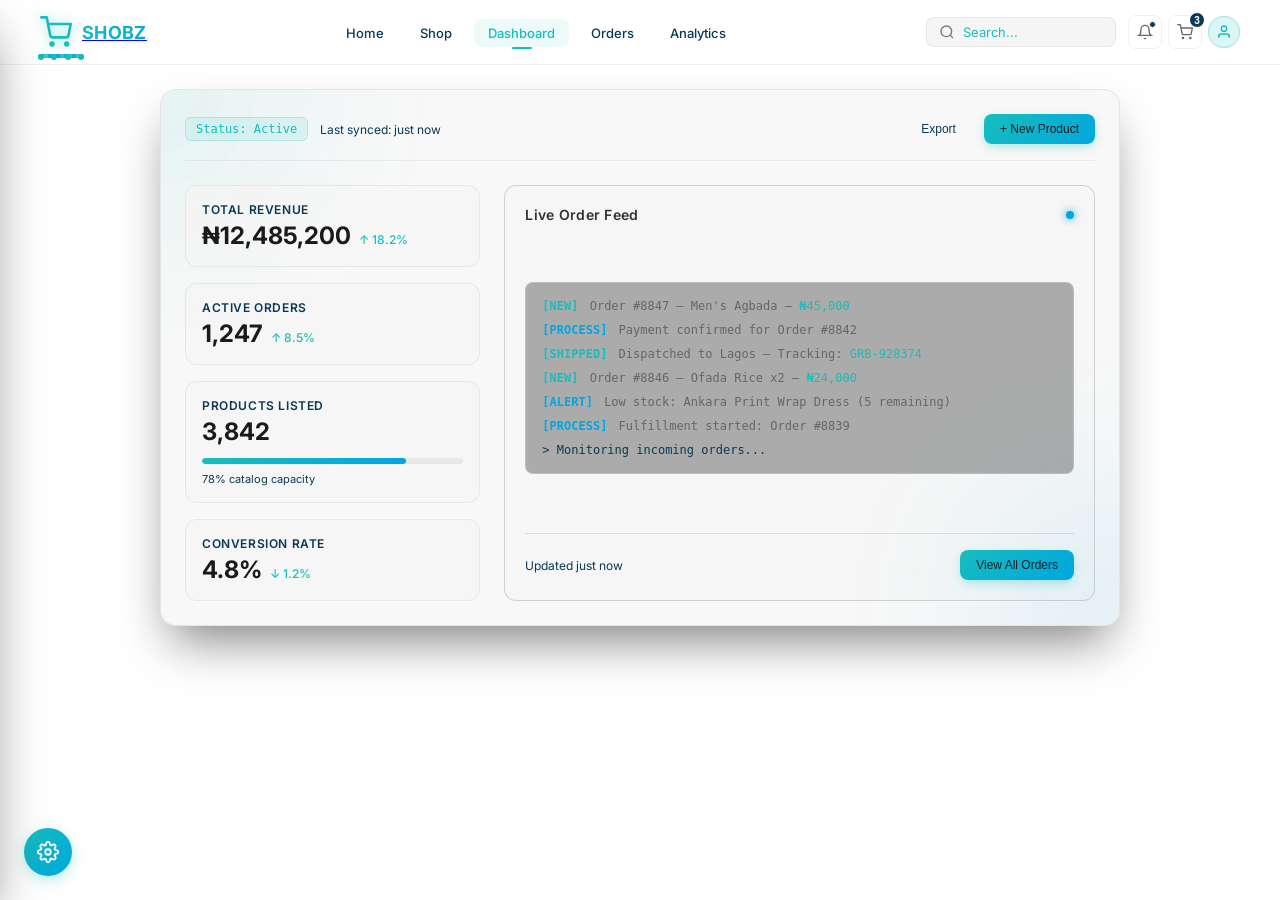
==== commit 9b0be2da: "Settings" ====
--- a/dashboard.html
+++ b/dashboard.html
@@ -3,7 +3,7 @@
 <head>
     <meta charset="UTF-8">
     <meta name="viewport" content="width=device-width, initial-scale=1.0">
-    <title>Kilimanjaro — Manager Dashboard</title>
+    <title>SHOBZ — Manager Dashboard</title>
     <link href="https://fonts.googleapis.com/css2?family=Inter:wght@300;400;500;600;700&display=swap" rel="stylesheet">
     <link rel="stylesheet" href="style.css">
     <link rel="stylesheet" href="customize.css">
@@ -30,7 +30,7 @@
                         <path d="m1 1 4 0 2.68 13.39a2 2 0 0 0 2 1.61h9.72a2 2 0 0 0 2-1.61L23 6H6"></path>
                     </svg>
                 </div>
-                <span class="brand-name">Kilimanjaro</span>
+                <span class="brand-name">SHOBZ</span>
             </a>
 
             <ul class="nav-links">
@@ -104,7 +104,7 @@
                 <div class="metric-card">
                     <p class="metric-label">Total Revenue</p>
                     <div class="metric-flex">
-                        <p class="metric-value-num">$48,294</p>
+                        <p class="metric-value-num">₦12,485,200</p>
                         <span class="trend-up">↑ 18.2%</span>
                     </div>
                 </div>
@@ -142,11 +142,11 @@
                 </div>
                 
                 <div class="log-stream" id="orderFeed">
-                    <p><span class="log-tag log-new">[NEW]</span> Order #8847 — Premium Headphones — <span class="text-highlight">$249.99</span></p>
-                    <p><span class="log-tag log-processing">[PROCESS]</span> Payment verified for Order #8842</p>
-                    <p><span class="log-tag log-shipped">[SHIPPED]</span> Tracking updated: <span class="text-highlight">USP-928374</span></p>
-                    <p><span class="log-tag log-new">[NEW]</span> Order #8846 — Running Shoes x2 — <span class="text-highlight">$189.98</span></p>
-                    <p><span class="log-tag log-alert">[ALERT]</span> Low stock: Wireless Mouse (3 remaining)</p>
+                    <p><span class="log-tag log-new">[NEW]</span> Order #8847 — Men's Agbada — <span class="text-highlight">₦45,000</span></p>
+                    <p><span class="log-tag log-processing">[PROCESS]</span> Payment confirmed for Order #8842</p>
+                    <p><span class="log-tag log-shipped">[SHIPPED]</span> Dispatched to Lagos — Tracking: <span class="text-highlight">GRB-928374</span></p>
+                    <p><span class="log-tag log-new">[NEW]</span> Order #8846 — Ofada Rice x2 — <span class="text-highlight">₦24,000</span></p>
+                    <p><span class="log-tag log-alert">[ALERT]</span> Low stock: Ankara Print Wrap Dress (5 remaining)</p>
                     <p><span class="log-tag log-processing">[PROCESS]</span> Fulfillment started: Order #8839</p>
                     <p class="log-listening">&gt; Monitoring incoming orders...</p>
                 </div>
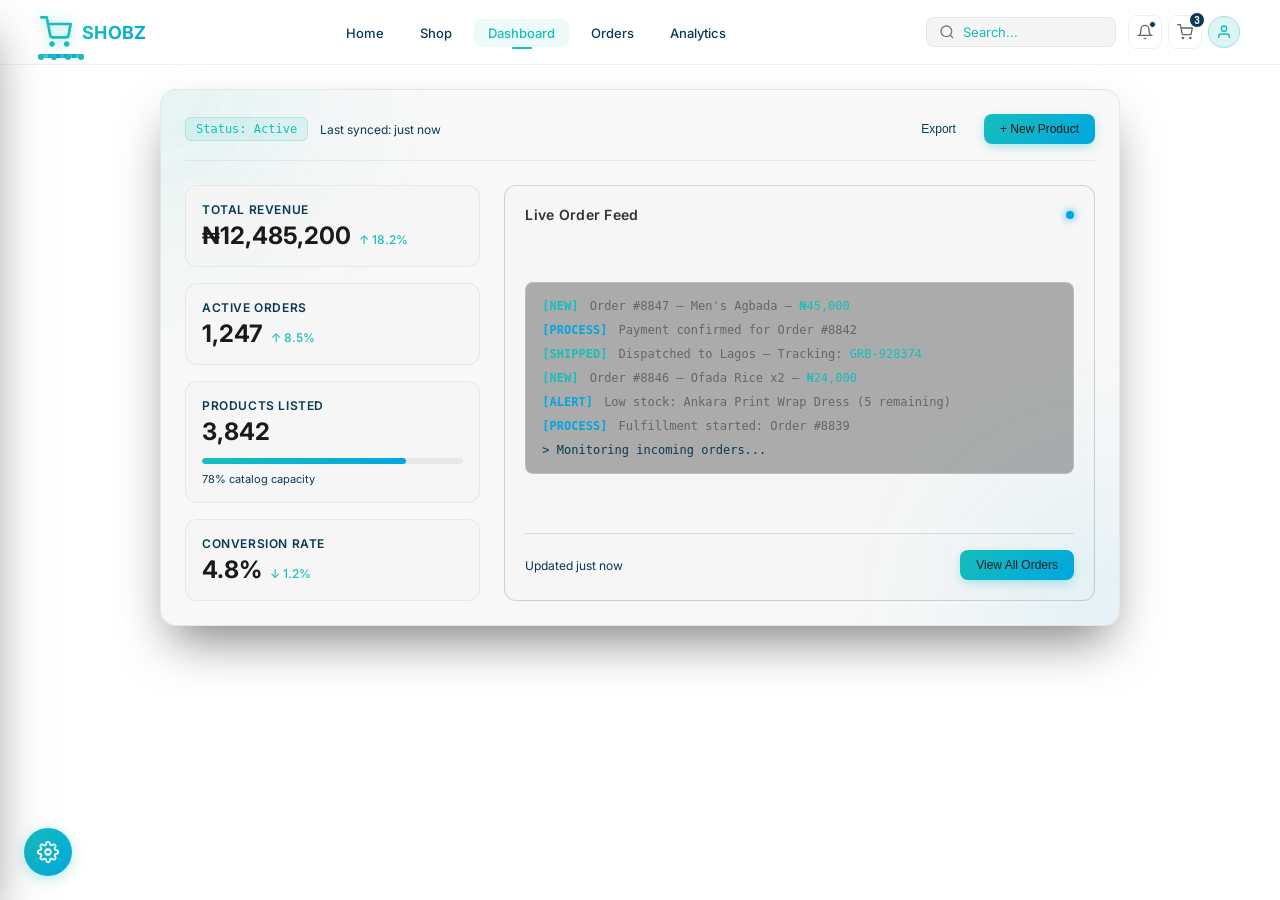
==== commit 2c524352: "Link name, Images" ====
--- a/dashboard.html
+++ b/dashboard.html
@@ -3,7 +3,7 @@
 <head>
     <meta charset="UTF-8">
     <meta name="viewport" content="width=device-width, initial-scale=1.0">
-    <title>SHOBZ — Manager Dashboard</title>
+    <title>✨SHOBZ — Manager Dashboard</title>
     <link href="https://fonts.googleapis.com/css2?family=Inter:wght@300;400;500;600;700&display=swap" rel="stylesheet">
     <link rel="stylesheet" href="style.css">
     <link rel="stylesheet" href="customize.css">
@@ -174,7 +174,7 @@
         </div>
         <div class="customize-panel-body">
             <div>
-                <p class="customize-section-label">Theme</p>
+                <p class="customize-section-label">Appearance</p>
                 <div class="customize-theme-toggle">
                     <button class="customize-theme-btn active" data-theme="light"><svg viewBox="0 0 24 24" fill="none" stroke="currentColor" stroke-width="2"><circle cx="12" cy="12" r="5"></circle><line x1="12" y1="1" x2="12" y2="3"></line><line x1="12" y1="21" x2="12" y2="23"></line><line x1="4.22" y1="4.22" x2="5.64" y2="5.64"></line><line x1="18.36" y1="18.36" x2="19.78" y2="19.78"></line><line x1="1" y1="12" x2="3" y2="12"></line><line x1="21" y1="12" x2="23" y2="12"></line><line x1="4.22" y1="19.78" x2="5.64" y2="18.36"></line><line x1="18.36" y1="5.64" x2="19.78" y2="4.22"></line></svg><span>Light</span></button>
                     <button class="customize-theme-btn" data-theme="dark"><svg viewBox="0 0 24 24" fill="none" stroke="currentColor" stroke-width="2"><path d="M21 12.79A9 9 0 1 1 11.21 3 7 7 0 0 0 21 12.79z"></path></svg><span>Dark</span></button>
@@ -209,6 +209,53 @@
                     <button class="customize-fontsize-btn" data-fontsize="large"><span style="font-size:18px;">A</span></button>
                 </div>
             </div>
+
+            <div class="customize-divider"></div>
+
+            <div>
+                <p class="customize-section-label">General</p>
+                <div class="customize-toggle-row">
+                    <span class="customize-toggle-label">Compact Mode</span>
+                    <label class="customize-switch"><input type="checkbox" data-setting="compactMode"><span class="customize-slider"></span></label>
+                </div>
+                <div class="customize-toggle-row">
+                    <span class="customize-toggle-label">Animations</span>
+                    <label class="customize-switch"><input type="checkbox" data-setting="animations" checked><span class="customize-slider"></span></label>
+                </div>
+                <div class="customize-toggle-row">
+                    <span class="customize-toggle-label">Auto-save</span>
+                    <label class="customize-switch"><input type="checkbox" data-setting="autoSave" checked><span class="customize-slider"></span></label>
+                </div>
+            </div>
+
+            <div>
+                <p class="customize-section-label">Layout</p>
+                <div class="customize-toggle-row">
+                    <span class="customize-toggle-label">Show Sidebar</span>
+                    <label class="customize-switch"><input type="checkbox" data-setting="showSidebar" checked><span class="customize-slider"></span></label>
+                </div>
+                <div class="customize-toggle-row">
+                    <span class="customize-toggle-label">Grid View</span>
+                    <label class="customize-switch"><input type="checkbox" data-setting="gridView"><span class="customize-slider"></span></label>
+                </div>
+                <div class="customize-toggle-row">
+                    <span class="customize-toggle-label">Show Thumbnails</span>
+                    <label class="customize-switch"><input type="checkbox" data-setting="showThumbnails" checked><span class="customize-slider"></span></label>
+                </div>
+            </div>
+
+            <div>
+                <p class="customize-section-label">Notifications</p>
+                <div class="customize-toggle-row">
+                    <span class="customize-toggle-label">Enable Notifications</span>
+                    <label class="customize-switch"><input type="checkbox" data-setting="enableNotifications" checked><span class="customize-slider"></span></label>
+                </div>
+                <div class="customize-toggle-row">
+                    <span class="customize-toggle-label">Sound Effects</span>
+                    <label class="customize-switch"><input type="checkbox" data-setting="soundEffects"><span class="customize-slider"></span></label>
+                </div>
+            </div>
+
             <button class="customize-reset" id="customizeReset">Reset to Defaults</button>
         </div>
     </div>
--- a/style.css
+++ b/style.css
@@ -70,6 +70,7 @@
     -webkit-text-fill-color: transparent;
     background-clip: text;
     letter-spacing: 0.02em;
+    text-decoration: none;
 }
 
 .navbar .conveyor-belt {
@@ -343,6 +344,7 @@
     align-items: center;
     gap: 12px;
     position: relative;
+    text-decoration: none;
 }
 
 .cart-icon {
@@ -368,6 +370,7 @@
     -webkit-text-fill-color: transparent;
     background-clip: text;
     letter-spacing: 0.02em;
+    text-decoration: none;
 }
 
 /* Conveyor Belt */
--- a/customize.css
+++ b/customize.css
@@ -171,6 +171,23 @@
     font-size: calc(14px * var(--font-scale));
 }
 
+/* ===================== COMPACT MODE ===================== */
+[data-compactMode] body {
+    --font-scale: 0.9;
+}
+
+[data-compactMode] .navbar-nav {
+    gap: 4px;
+}
+
+/* ===================== ANIMATIONS ===================== */
+html:not([data-animations]) *,
+html:not([data-animations]) *::before,
+html:not([data-animations]) *::after {
+    transition-duration: 0s !important;
+    animation-duration: 0s !important;
+}
+
 /* ===================== CUSTOMIZE BUTTON (FAB) ===================== */
 .customize-fab {
     position: fixed;
@@ -473,6 +490,79 @@
     border-color: var(--border-input-hover);
 }
 
+/* ===================== DIVIDER ===================== */
+.customize-divider {
+    height: 1px;
+    background: var(--border-divider);
+    margin: 4px 0;
+}
+
+/* ===================== TOGGLE ROW ===================== */
+.customize-toggle-row {
+    display: flex;
+    align-items: center;
+    justify-content: space-between;
+    padding: 8px 0;
+}
+
+.customize-toggle-label {
+    font-size: 13px;
+    font-weight: 500;
+    color: var(--text-secondary);
+}
+
+/* ===================== SWITCH ===================== */
+.customize-switch {
+    position: relative;
+    display: inline-block;
+    width: 40px;
+    height: 22px;
+    flex-shrink: 0;
+}
+
+.customize-switch input {
+    opacity: 0;
+    width: 0;
+    height: 0;
+}
+
+.customize-slider {
+    position: absolute;
+    inset: 0;
+    background: var(--bg-input);
+    border: 1px solid var(--border-strong);
+    border-radius: 22px;
+    cursor: pointer;
+    transition: all 0.3s ease;
+}
+
+.customize-slider::before {
+    content: '';
+    position: absolute;
+    width: 16px;
+    height: 16px;
+    left: 2px;
+    bottom: 2px;
+    background: var(--text-muted);
+    border-radius: 50%;
+    transition: all 0.3s ease;
+}
+
+.customize-switch input:checked + .customize-slider {
+    background: var(--accent);
+    border-color: var(--accent);
+}
+
+.customize-switch input:checked + .customize-slider::before {
+    background: #fff;
+    transform: translateX(18px);
+}
+
+.customize-switch input:focus-visible + .customize-slider {
+    outline: 2px solid var(--accent);
+    outline-offset: 2px;
+}
+
 /* ===================== RESPONSIVE ===================== */
 @media (max-width: 768px) {
     .customize-panel {
